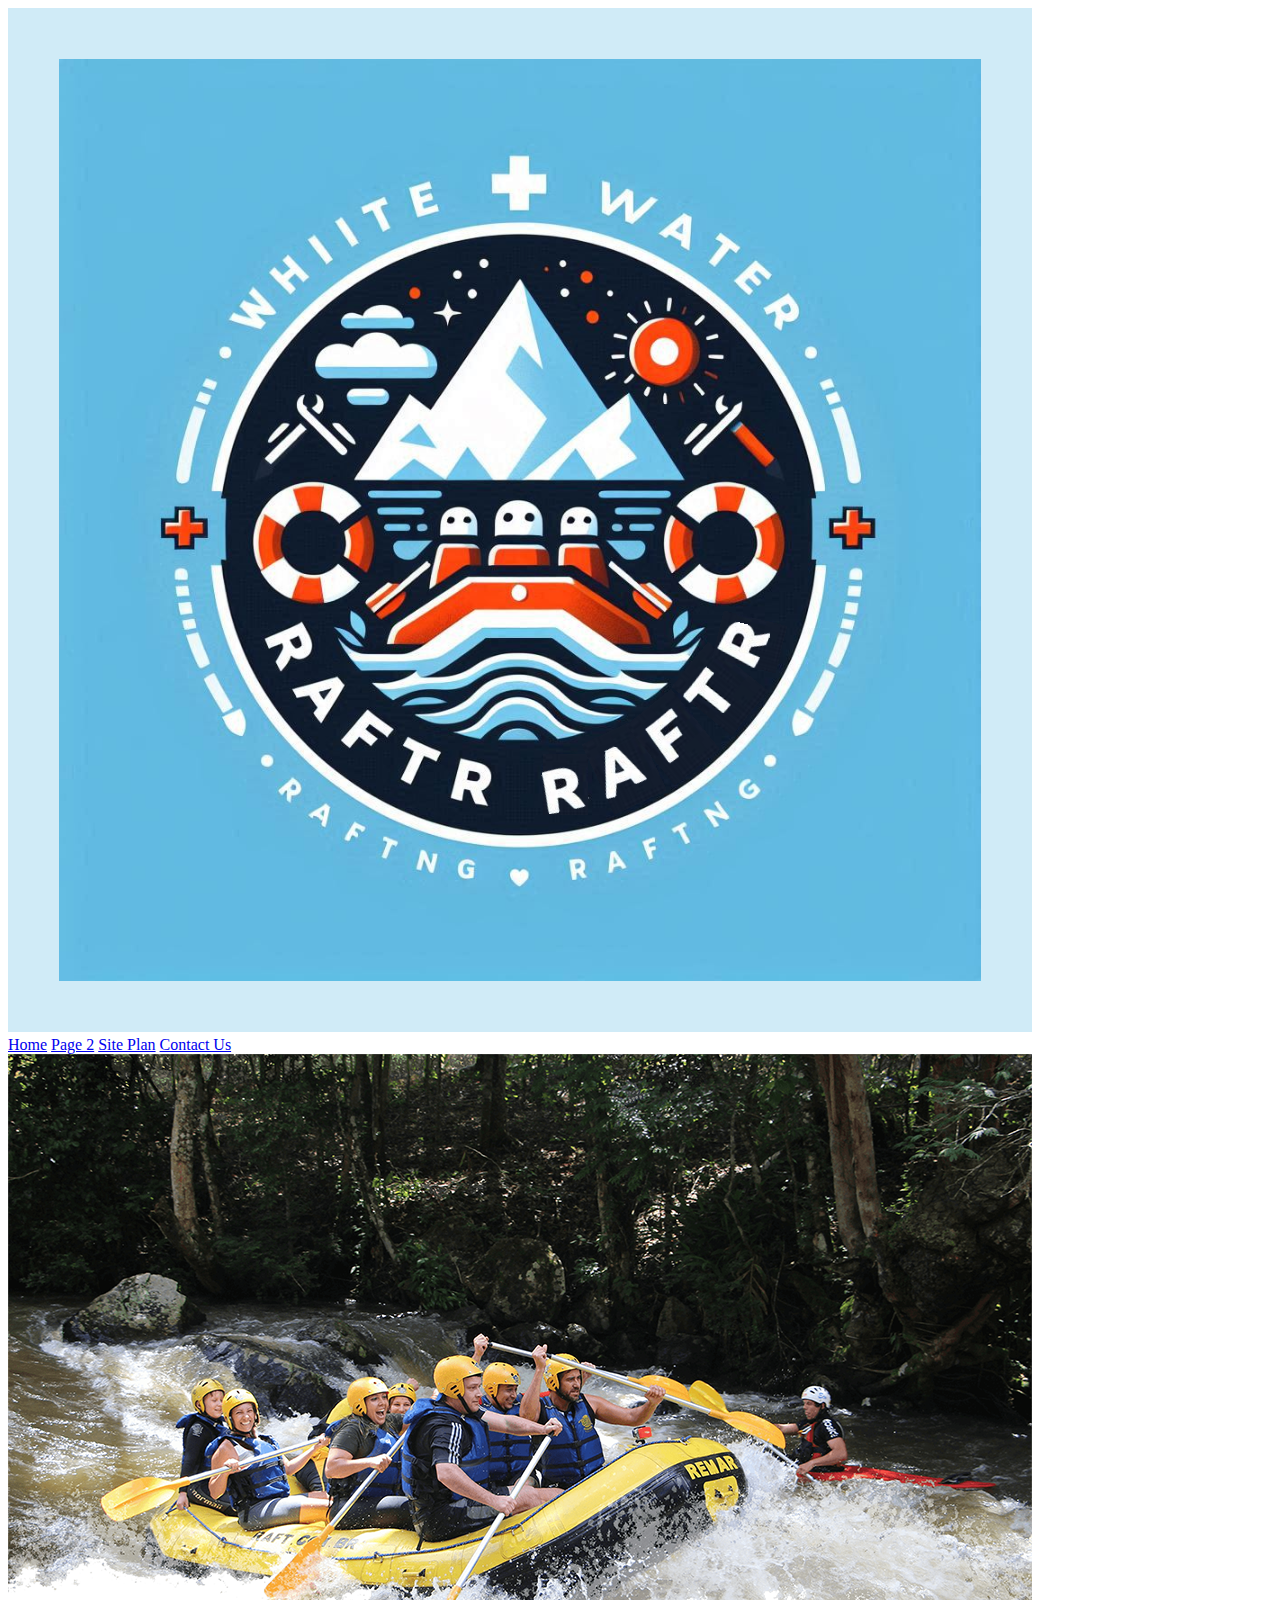
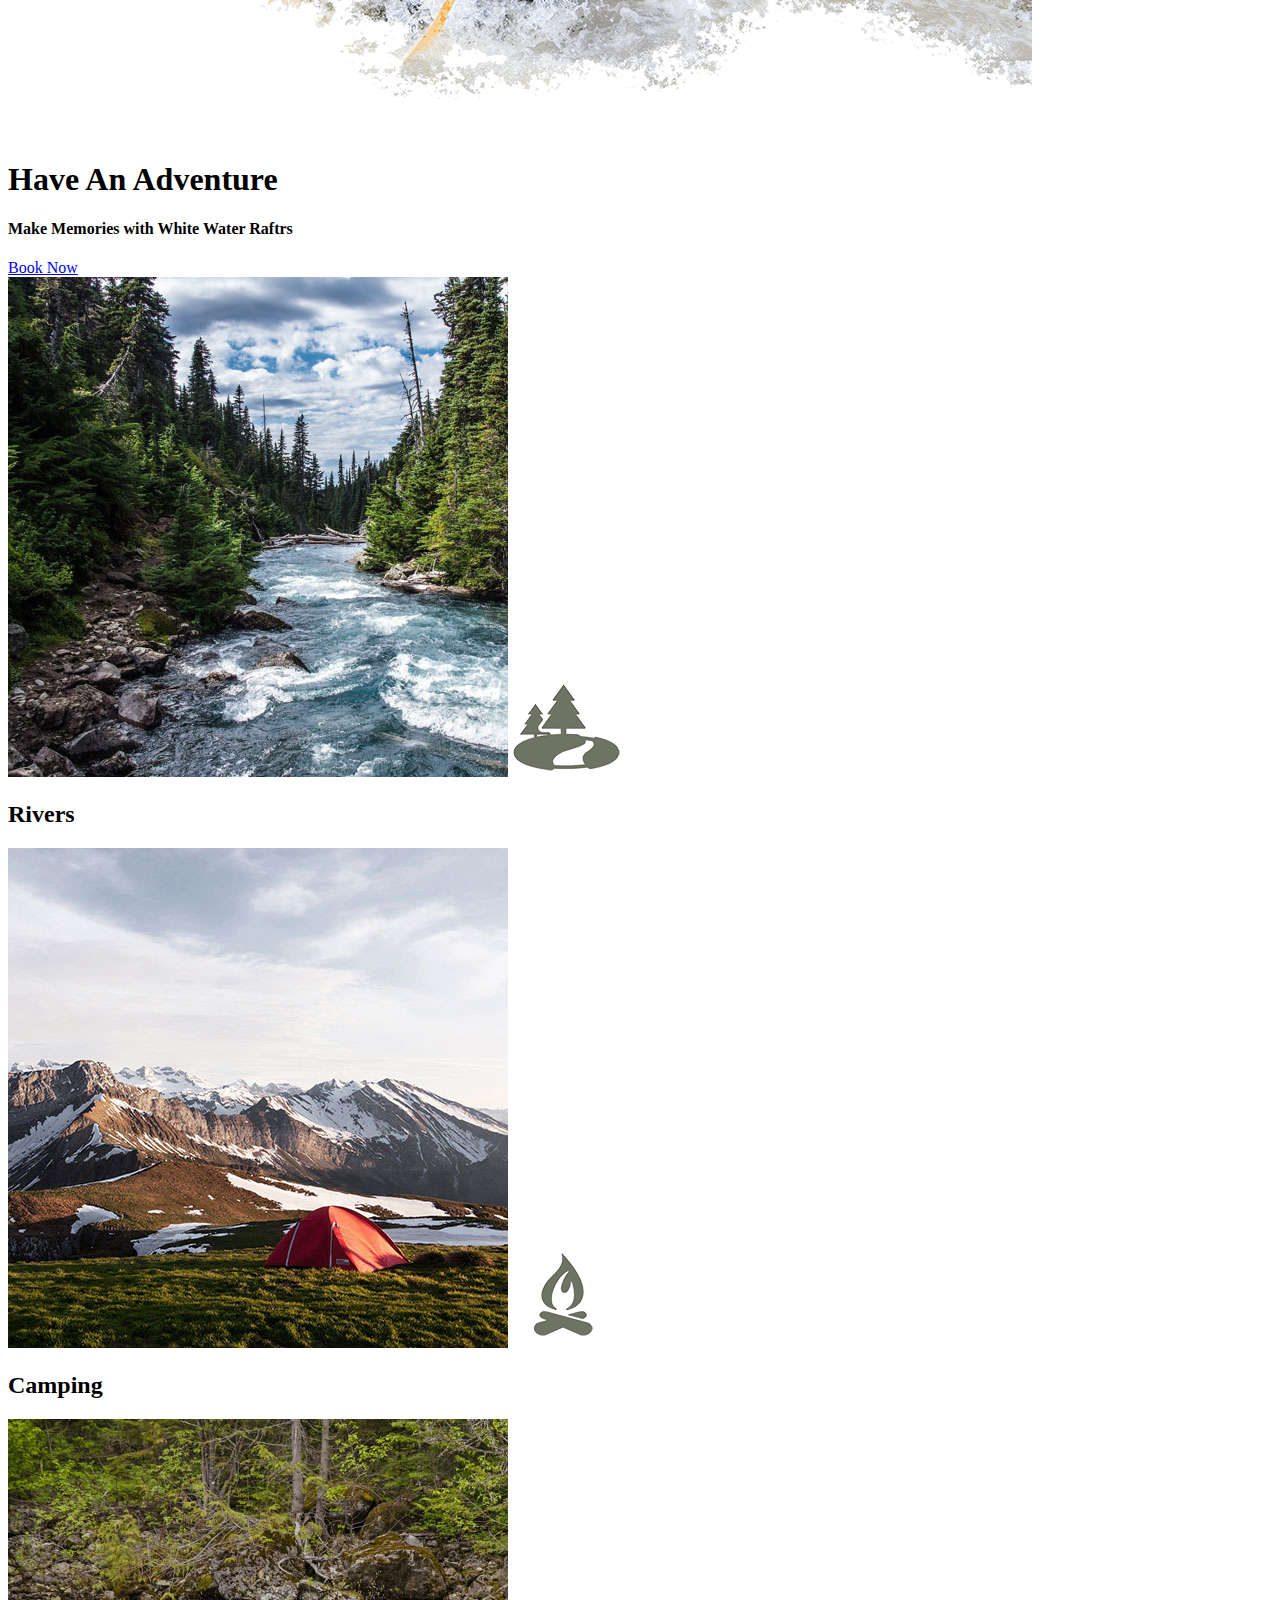
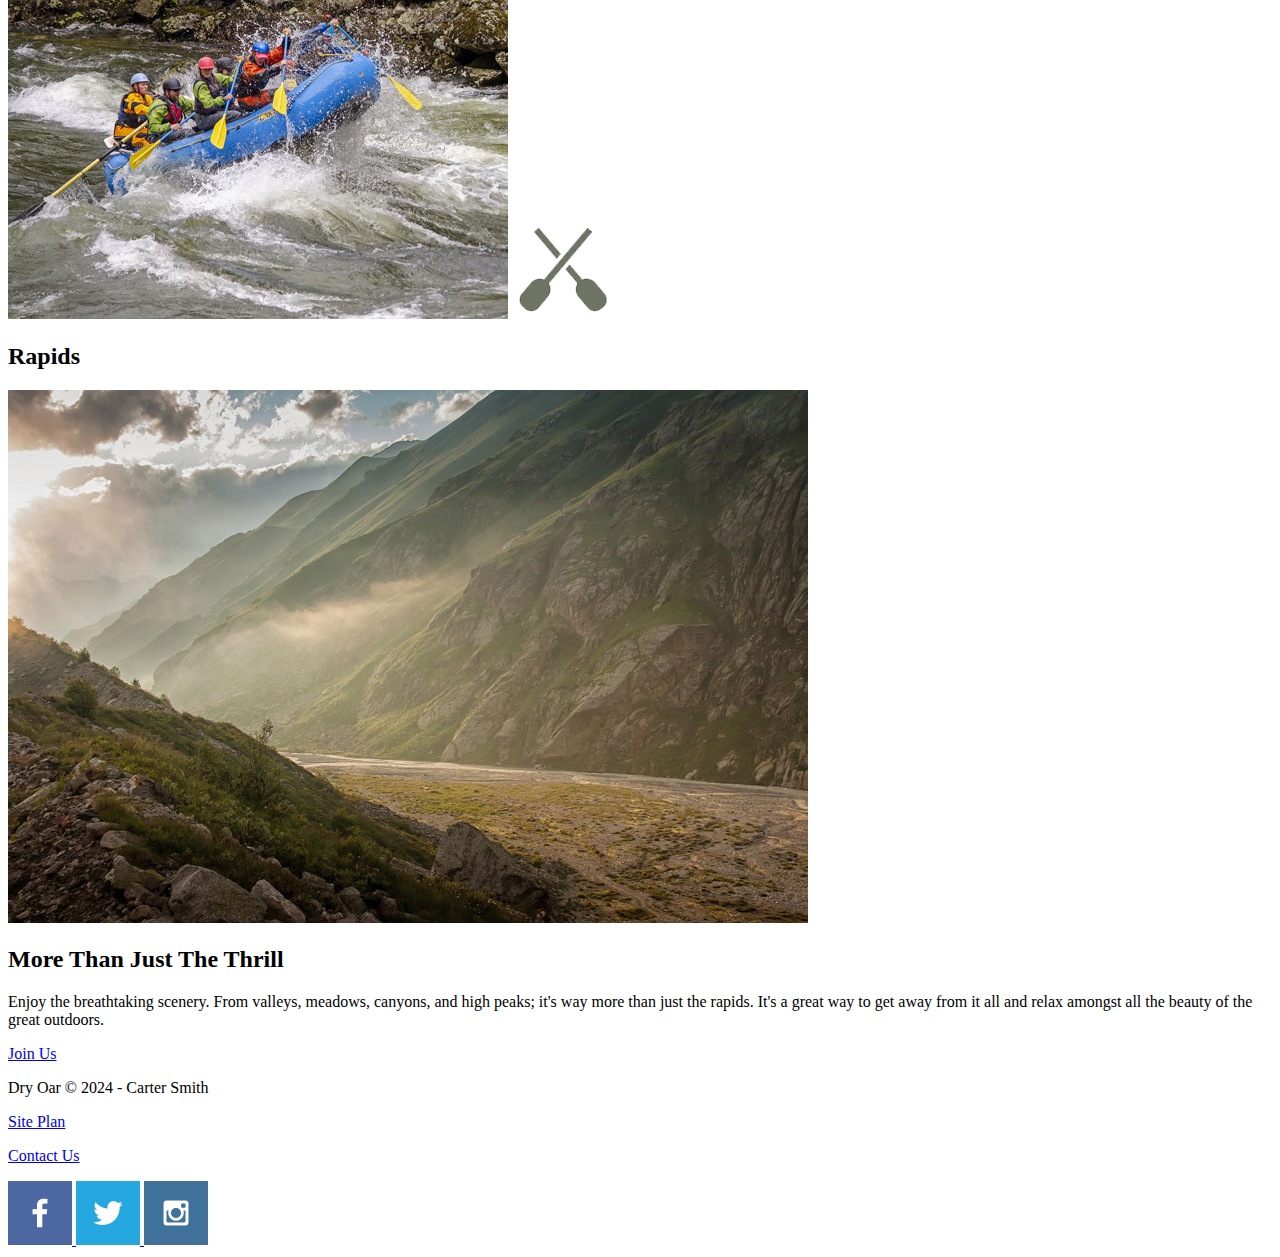
==== wwr/index.html @ 8db77c0e "added index html file to wwr" ====
<!DOCTYPE html>
<html lang="en">
<head>
    <meta charset="UTF-8">
    <meta name="viewport" content="width=device-width, initial-scale=1.0">
    <title>| White Water Raftrs | Home</title>
</head>
<body>
<header>

    <a id="logo_link" href="index.html">
        <img class="logo" src="images/logo_border.png" alt="White water raft logo">
    </a>
    <nav>
        <a href="index.html">Home</a>
        <a href="#">Page 2</a>
        <a href="site-plan-rafting.html">Site Plan</a>
        <a href="contactus.html">Contact Us</a>
    </nav>
</header>
<div id="hero">
    <div id="hero-box">
        <img id="hero-img" src="images/hero.png" alt="People enjoying white water rafting">
    </div>
    <section id="hero-msg">
        <h1 class="home-title">Have An Adventure</h1>
        <h4>Make Memories with White Water Raftrs </h4>
        <div class='button-box'>
            <a class='book' href="contactus.html">Book Now</a>
        </div>
    </section>
</div>
<main class="home-grid">
    <section class="rivers-card">
        <img class="card-img" src="images/rivers.jpg" alt="river in forest">
        <img class="icon" src="images/river_icon.png" alt="river icon">
        <h2>Rivers</h2>
    </section>
    <section class="camping-card">
        <img class="card-img" src="images/camping.jpg" alt="tent in mountains">
        <img class="icon" src="images/fire_icon.png" alt="fire icon">
        <h2>Camping</h2>
    </section>
    <section class="rapids-card">
        <img class="card-img" src="images/rapids.jpg" alt="rafting boat">
        <img class="icon" src="images/oars.png" alt="oars icon">
        <h2>Rapids</h2>
    </section>
    <img class="mountains" src="images/mountains.jpg" alt="Misty mountains">
    <section class="msg">
        <h2>More Than Just The Thrill</h2>
        <p>Enjoy the breathtaking scenery. From valleys, meadows, canyons, and high peaks; it's way more than just the rapids. It's a great way to get away from it all and relax amongst all the beauty of the great outdoors. </p>
        <a class='join' href="rivers.html">Join Us</a>
    </section>

</main>

<footer>
    <p>Dry Oar &copy; 2024 - Carter Smith</p>
    <p><a href="site-plan-rafting.html">Site Plan</a></p>
    <p><a href="contactus.html">Contact Us</a></p>
    <div class="social">
        <a href="https://facebook.com">
            <img src="images/facebook.png" alt="fb icon">
        </a>
        <a href="https://twitter.com">
            <img src="images/twitter.png" alt="twitter icon">
        </a>
        <a href="https://instagram.com">
            <img src="images/instagram.png" alt="instagram icon">
        </a>
    </div>
</footer>

</body>
</html>
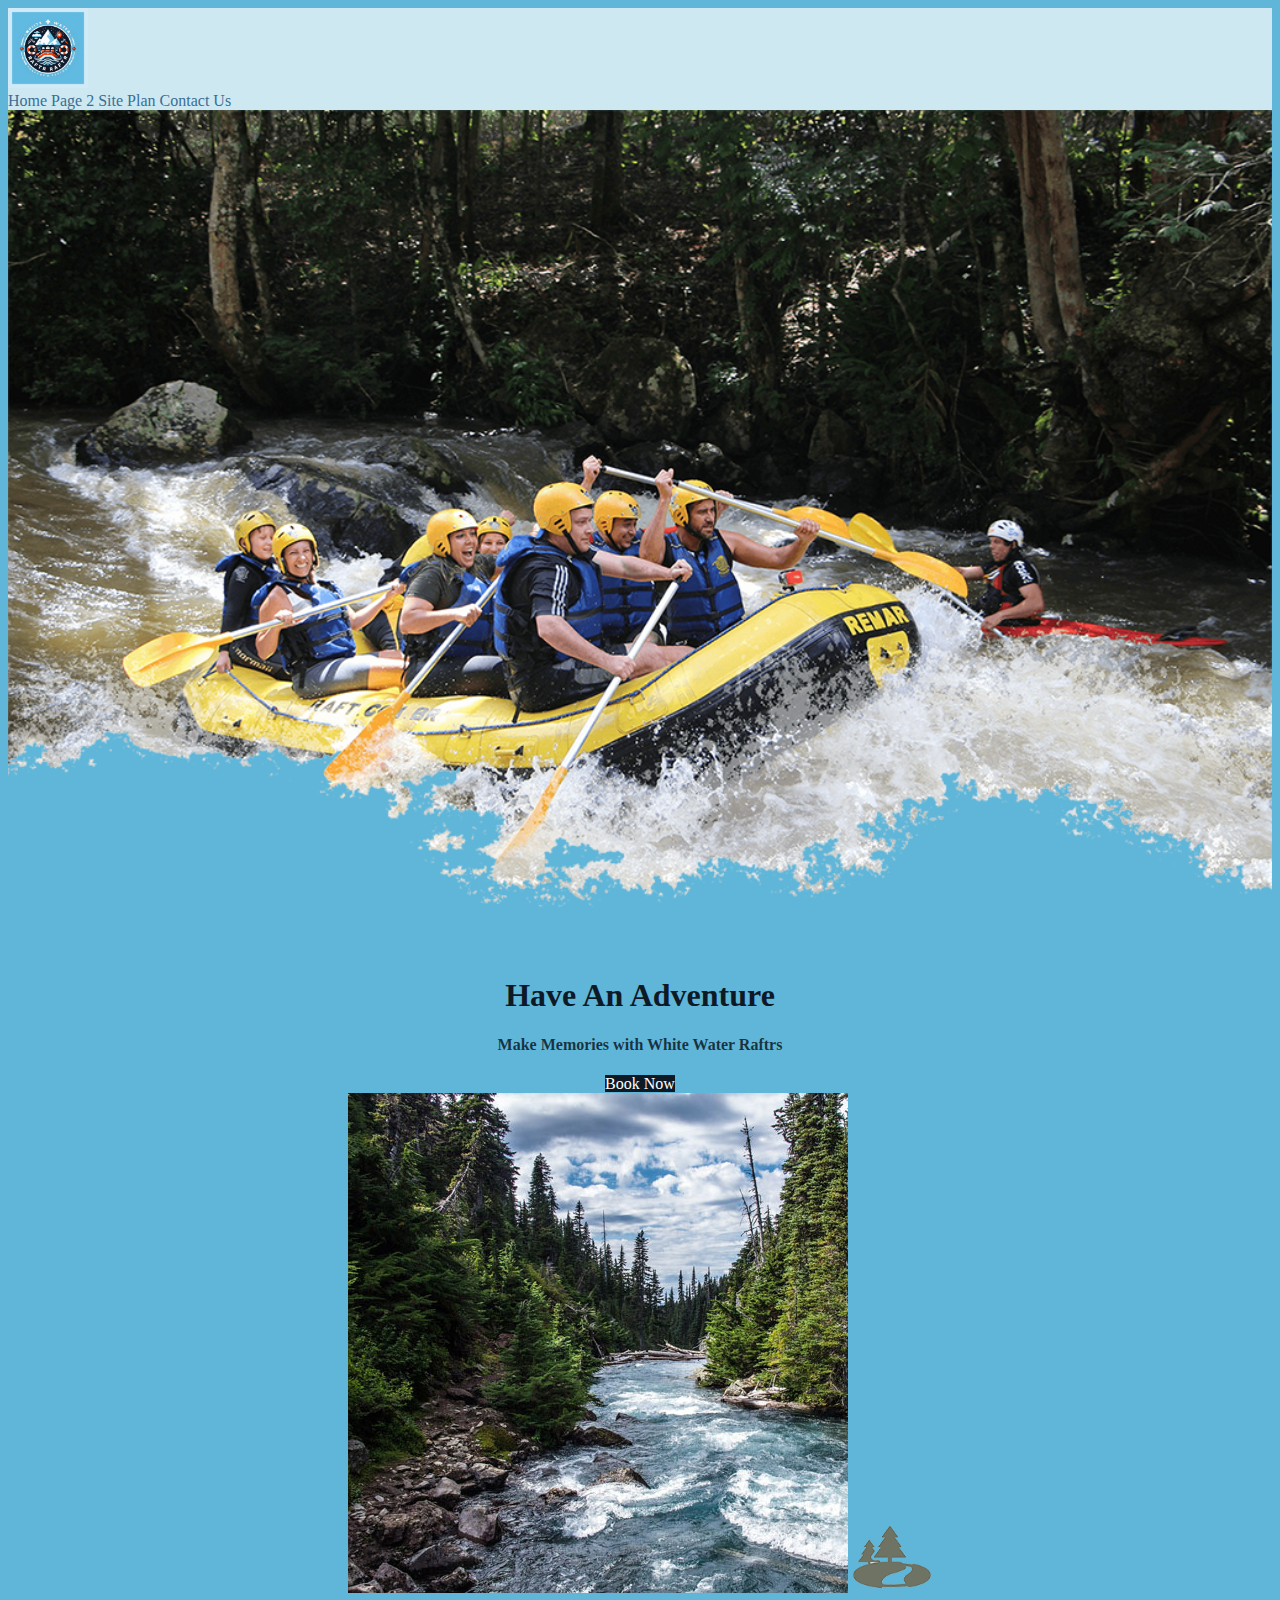
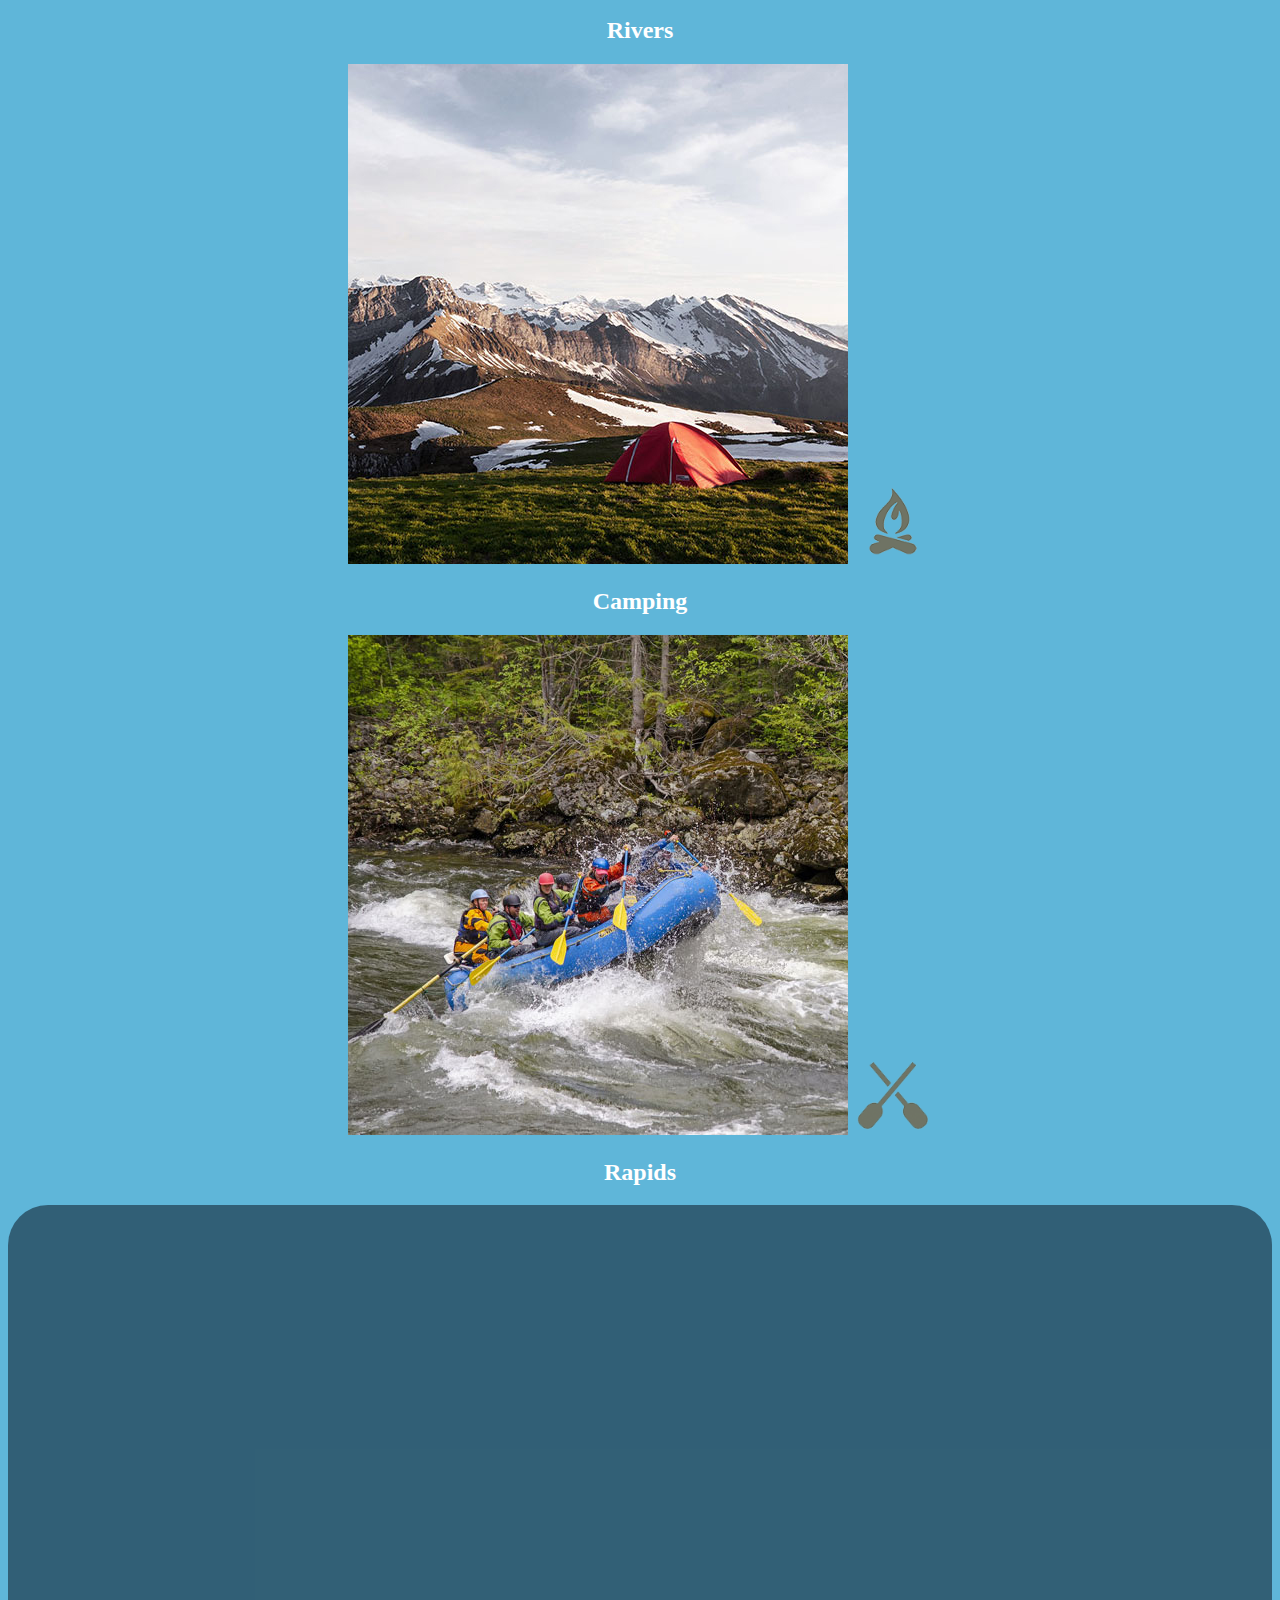
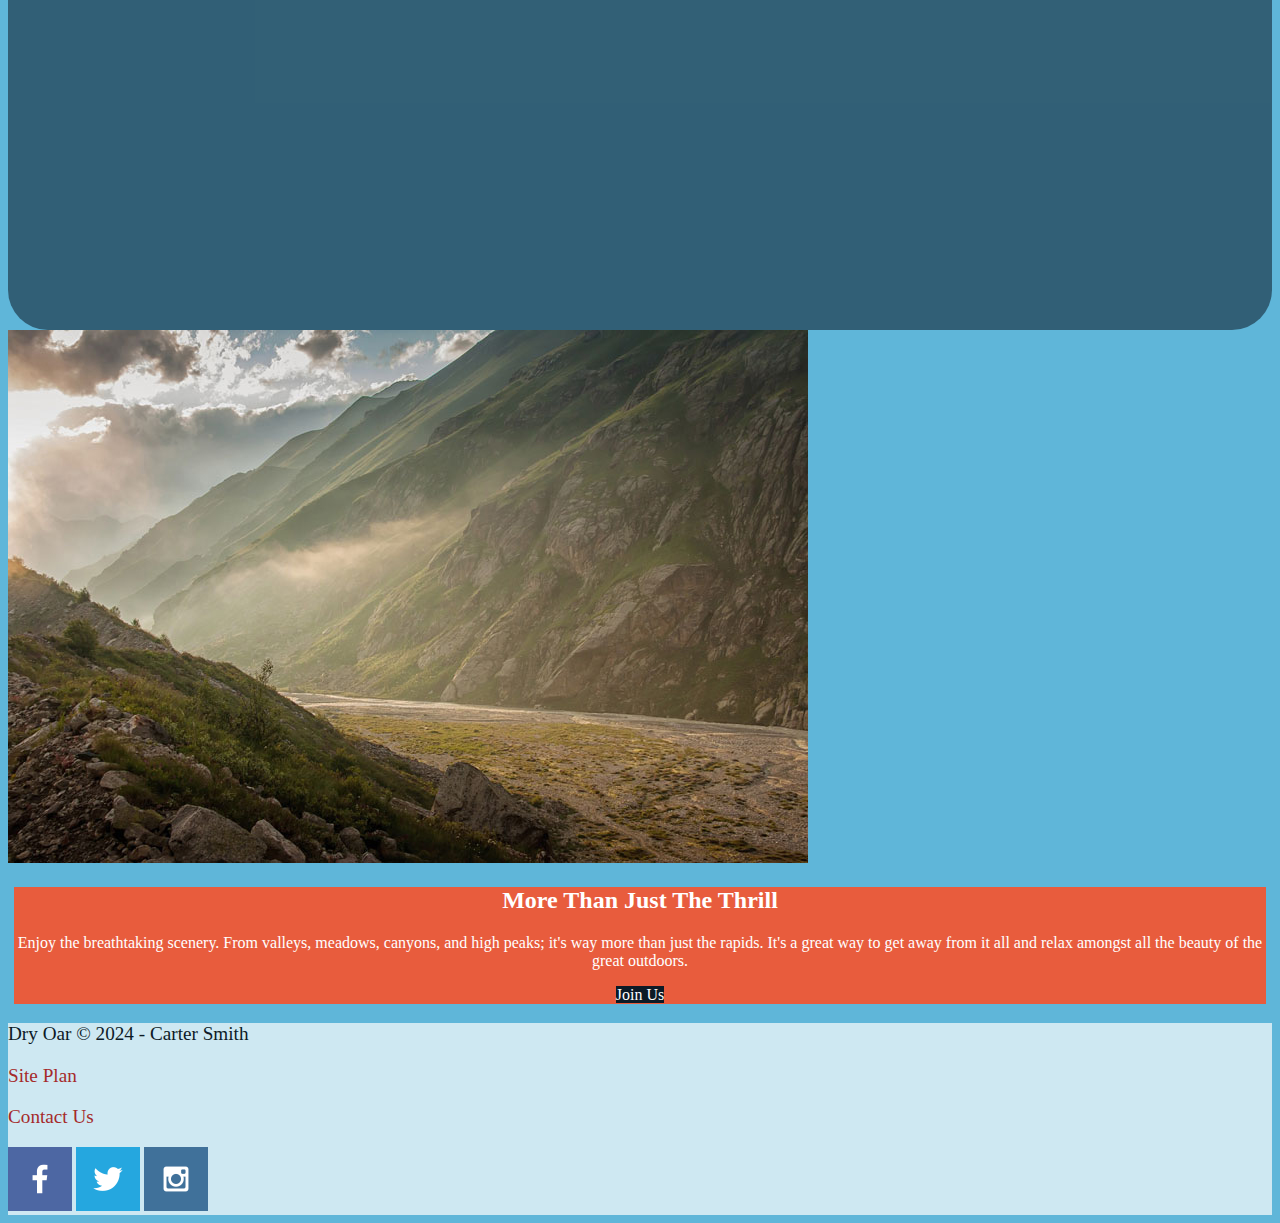
==== commit 508380da: "updated index or wrr and added css" ====
--- a/wwr/index.html
+++ b/wwr/index.html
@@ -4,73 +4,75 @@
     <meta charset="UTF-8">
     <meta name="viewport" content="width=device-width, initial-scale=1.0">
     <title>| White Water Raftrs | Home</title>
+    <link rel="stylesheet" href="styles/style.css">
 </head>
 <body>
-<header>
+    <div id="content">
+        <header>
+            <a id="logo_link" href="index.html">
+                <img class="logo" src="images/logo_border.png" alt="White water raft logo">
+            </a>
+            <nav>
+                <a href="index.html">Home</a>
+                <a href="#">Page 2</a>
+                <a href="site-plan-rafting.html">Site Plan</a>
+                <a href="contactus.html">Contact Us</a>
+            </nav>
+        </header>
+        <div id="hero">
+            <div id="hero-box">
+                <img id="hero-img" src="images/hero.png" alt="People enjoying white water rafting">
+            </div>
+            <section id="hero-msg">
+                <h1 class="home-title">Have An Adventure</h1>
+                <h4>Make Memories with White Water Raftrs </h4>
+                <div class='button-box'>
+                    <a class='book' href="contactus.html">Book Now</a>
+                </div>
+            </section>
+        </div>
+        <main class="home-grid">
+            <section class="rivers-card">
+                <img class="card-img" src="images/rivers.jpg" alt="river in forest">
+                <img class="icon" src="images/river_icon.png" alt="river icon">
+                <h2>Rivers</h2>
+            </section>
+            <section class="camping-card">
+                <img class="card-img" src="images/camping.jpg" alt="tent in mountains">
+                <img class="icon" src="images/fire_icon.png" alt="fire icon">
+                <h2>Camping</h2>
+            </section>
+            <section class="rapids-card">
+                <img class="card-img" src="images/rapids.jpg" alt="rafting boat">
+                <img class="icon" src="images/oars.png" alt="oars icon">
+                <h2>Rapids</h2>
+            </section>
+            <div id="background"></div>
+                <img class="mountains" src="images/mountains.jpg" alt="Misty mountains">
+                <section class="msg">
+                    <h2>More Than Just The Thrill</h2>
+                    <p>Enjoy the breathtaking scenery. From valleys, meadows, canyons, and high peaks; it's way more than just the rapids. It's a great way to get away from it all and relax amongst all the beauty of the great outdoors. </p>
+                    <a class='join' href="rivers.html">Join Us</a>
+                </section>
+            
+        </main>
 
-    <a id="logo_link" href="index.html">
-        <img class="logo" src="images/logo_border.png" alt="White water raft logo">
-    </a>
-    <nav>
-        <a href="index.html">Home</a>
-        <a href="#">Page 2</a>
-        <a href="site-plan-rafting.html">Site Plan</a>
-        <a href="contactus.html">Contact Us</a>
-    </nav>
-</header>
-<div id="hero">
-    <div id="hero-box">
-        <img id="hero-img" src="images/hero.png" alt="People enjoying white water rafting">
-    </div>
-    <section id="hero-msg">
-        <h1 class="home-title">Have An Adventure</h1>
-        <h4>Make Memories with White Water Raftrs </h4>
-        <div class='button-box'>
-            <a class='book' href="contactus.html">Book Now</a>
-        </div>
-    </section>
+        <footer>
+            <p>Dry Oar &copy; 2024 - Carter Smith</p>
+            <p><a href="site-plan-rafting.html">Site Plan</a></p>
+            <p><a href="contactus.html">Contact Us</a></p>
+            <div class="social">
+                <a href="https://facebook.com" target="_blank">
+                    <img src="images/facebook.png" alt="fb icon">
+                </a>
+                <a href="https://twitter.com" target="_blank">
+                    <img src="images/twitter.png" alt="twitter icon">
+                </a>
+                <a href="https://instagram.com" target="_blank">
+                    <img src="images/instagram.png" alt="instagram icon">
+                </a>
+            </div>
+        </footer>
 </div>
-<main class="home-grid">
-    <section class="rivers-card">
-        <img class="card-img" src="images/rivers.jpg" alt="river in forest">
-        <img class="icon" src="images/river_icon.png" alt="river icon">
-        <h2>Rivers</h2>
-    </section>
-    <section class="camping-card">
-        <img class="card-img" src="images/camping.jpg" alt="tent in mountains">
-        <img class="icon" src="images/fire_icon.png" alt="fire icon">
-        <h2>Camping</h2>
-    </section>
-    <section class="rapids-card">
-        <img class="card-img" src="images/rapids.jpg" alt="rafting boat">
-        <img class="icon" src="images/oars.png" alt="oars icon">
-        <h2>Rapids</h2>
-    </section>
-    <img class="mountains" src="images/mountains.jpg" alt="Misty mountains">
-    <section class="msg">
-        <h2>More Than Just The Thrill</h2>
-        <p>Enjoy the breathtaking scenery. From valleys, meadows, canyons, and high peaks; it's way more than just the rapids. It's a great way to get away from it all and relax amongst all the beauty of the great outdoors. </p>
-        <a class='join' href="rivers.html">Join Us</a>
-    </section>
-
-</main>
-
-<footer>
-    <p>Dry Oar &copy; 2024 - Carter Smith</p>
-    <p><a href="site-plan-rafting.html">Site Plan</a></p>
-    <p><a href="contactus.html">Contact Us</a></p>
-    <div class="social">
-        <a href="https://facebook.com">
-            <img src="images/facebook.png" alt="fb icon">
-        </a>
-        <a href="https://twitter.com">
-            <img src="images/twitter.png" alt="twitter icon">
-        </a>
-        <a href="https://instagram.com">
-            <img src="images/instagram.png" alt="instagram icon">
-        </a>
-    </div>
-</footer>
-
 </body>
 </html>--- a/wwr/styles/style.css
+++ b/wwr/styles/style.css
@@ -0,0 +1,112 @@
+#content{
+    max-width: 1600px;
+    margin: 0 auto;
+}
+
+body{
+    background-color: #5FB6D9;
+    color: white;
+}
+
+header{
+    background-color: #CEE8F2;
+}
+
+nav a:hover{
+    background-color: #e85c3d;
+    color: white;
+}
+
+nav a{
+    text-align: center;
+    color: #396E94;
+    text-decoration: none;
+
+}
+
+#hero-msg h1, #hero-msg h4{
+    text-align: center;
+
+}
+
+#hero-img{
+    width: 100%;
+}
+
+.home-title{
+    color: #0D1A26;
+}
+
+h4{
+    color:#0d1a26d9;
+}
+
+.book, .join{
+    background-color:#0d1a26;
+    color: white;
+    text-decoration: none;
+}
+
+.book:hover, .join:hover{
+    background-color: #CEE8F2;
+    color:black;
+    
+}
+
+.icon{
+    width: 80px;
+}
+
+.logo{
+    width: 80px;
+}
+
+.button-box{
+    text-align: center;
+
+}
+main section{
+    text-align: center;
+
+}
+
+#background{
+    height: 725px;
+    background-color: #0d1a268d;
+    border-radius: 40px;
+
+}
+
+.msg{
+    background-color: #e85c3d;
+    margin: .5%;
+}
+.msg h2{
+    color: white;
+}
+
+.msg p{
+    color: white;
+}
+
+
+footer{
+    background-color: #CEE8F2;
+    color: #0D1A26;
+}
+
+footer a{
+    color:brown;
+    text-decoration: none;
+}
+footer a:hover{
+    color:#e85c3d;
+}
+
+footer p {
+    font-size: 1.2em;
+}
+
+footer p a:hover {
+    text-decoration: underline;
+} 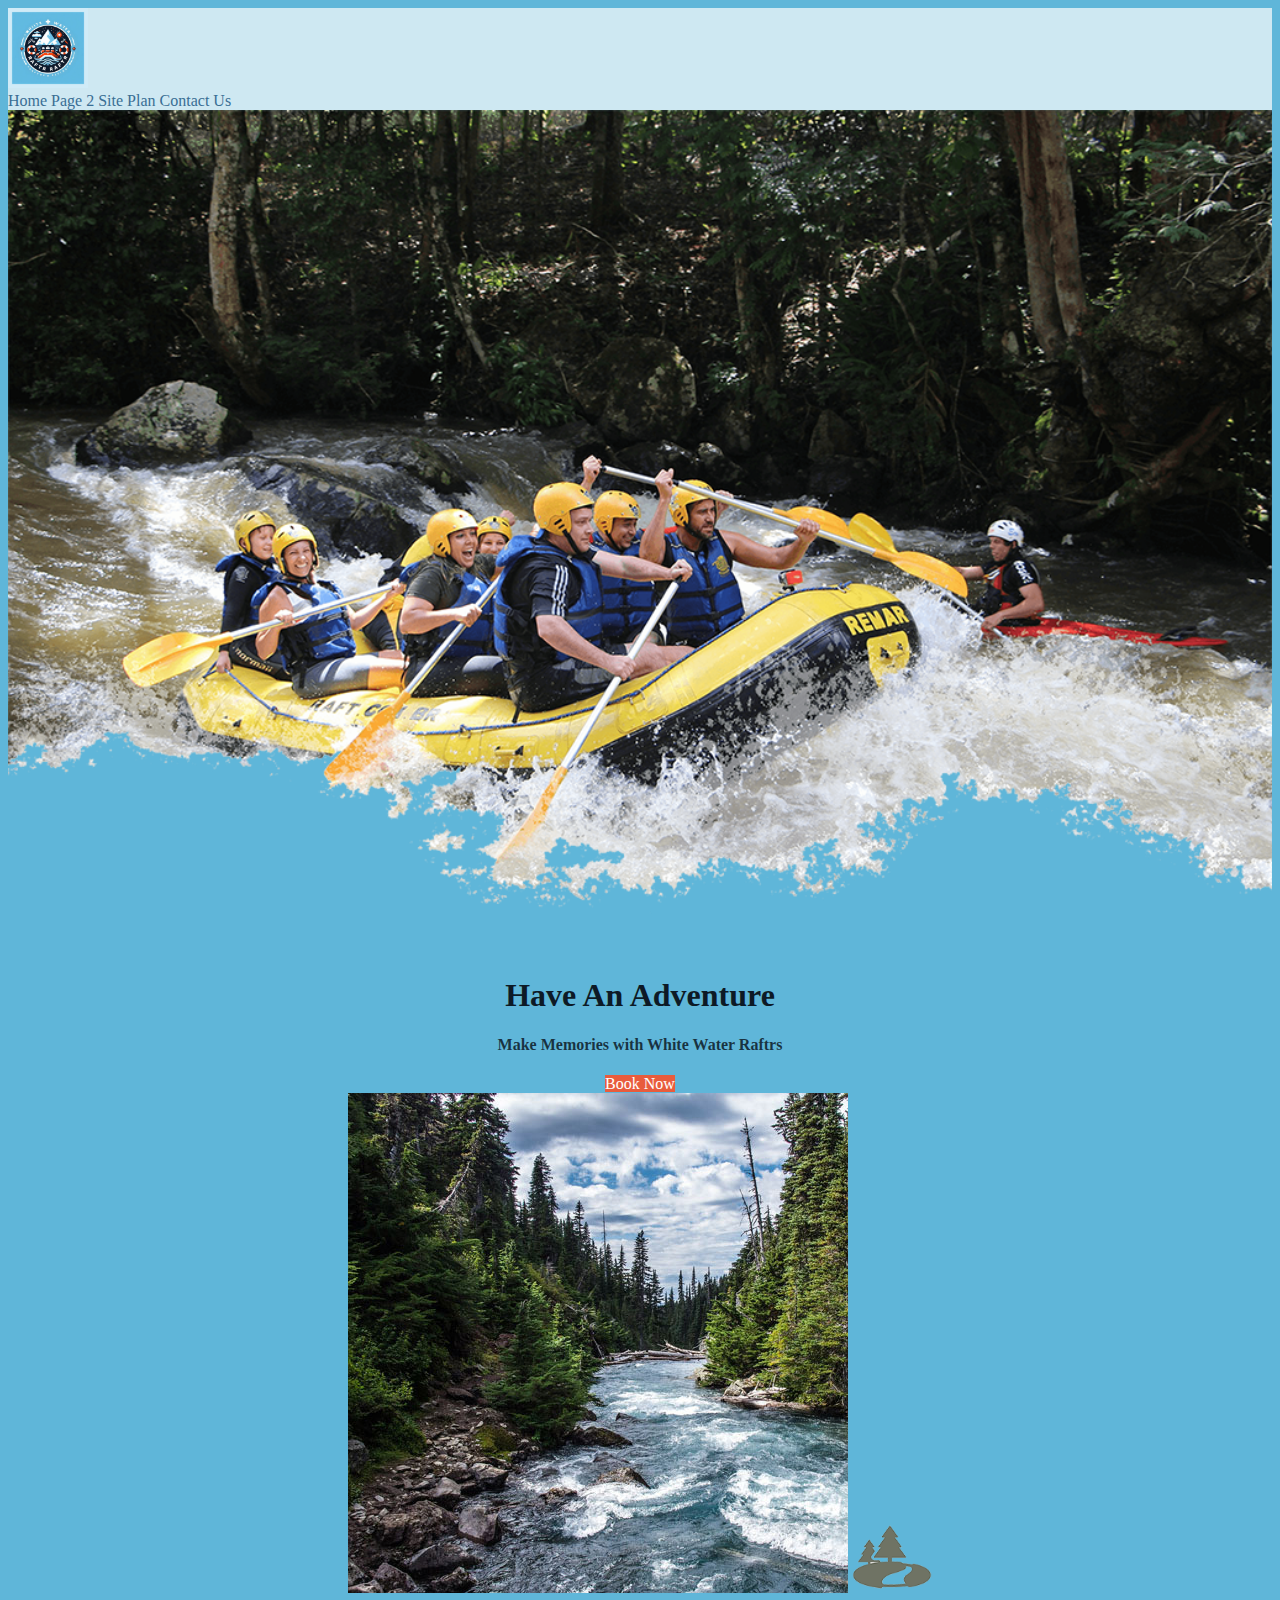
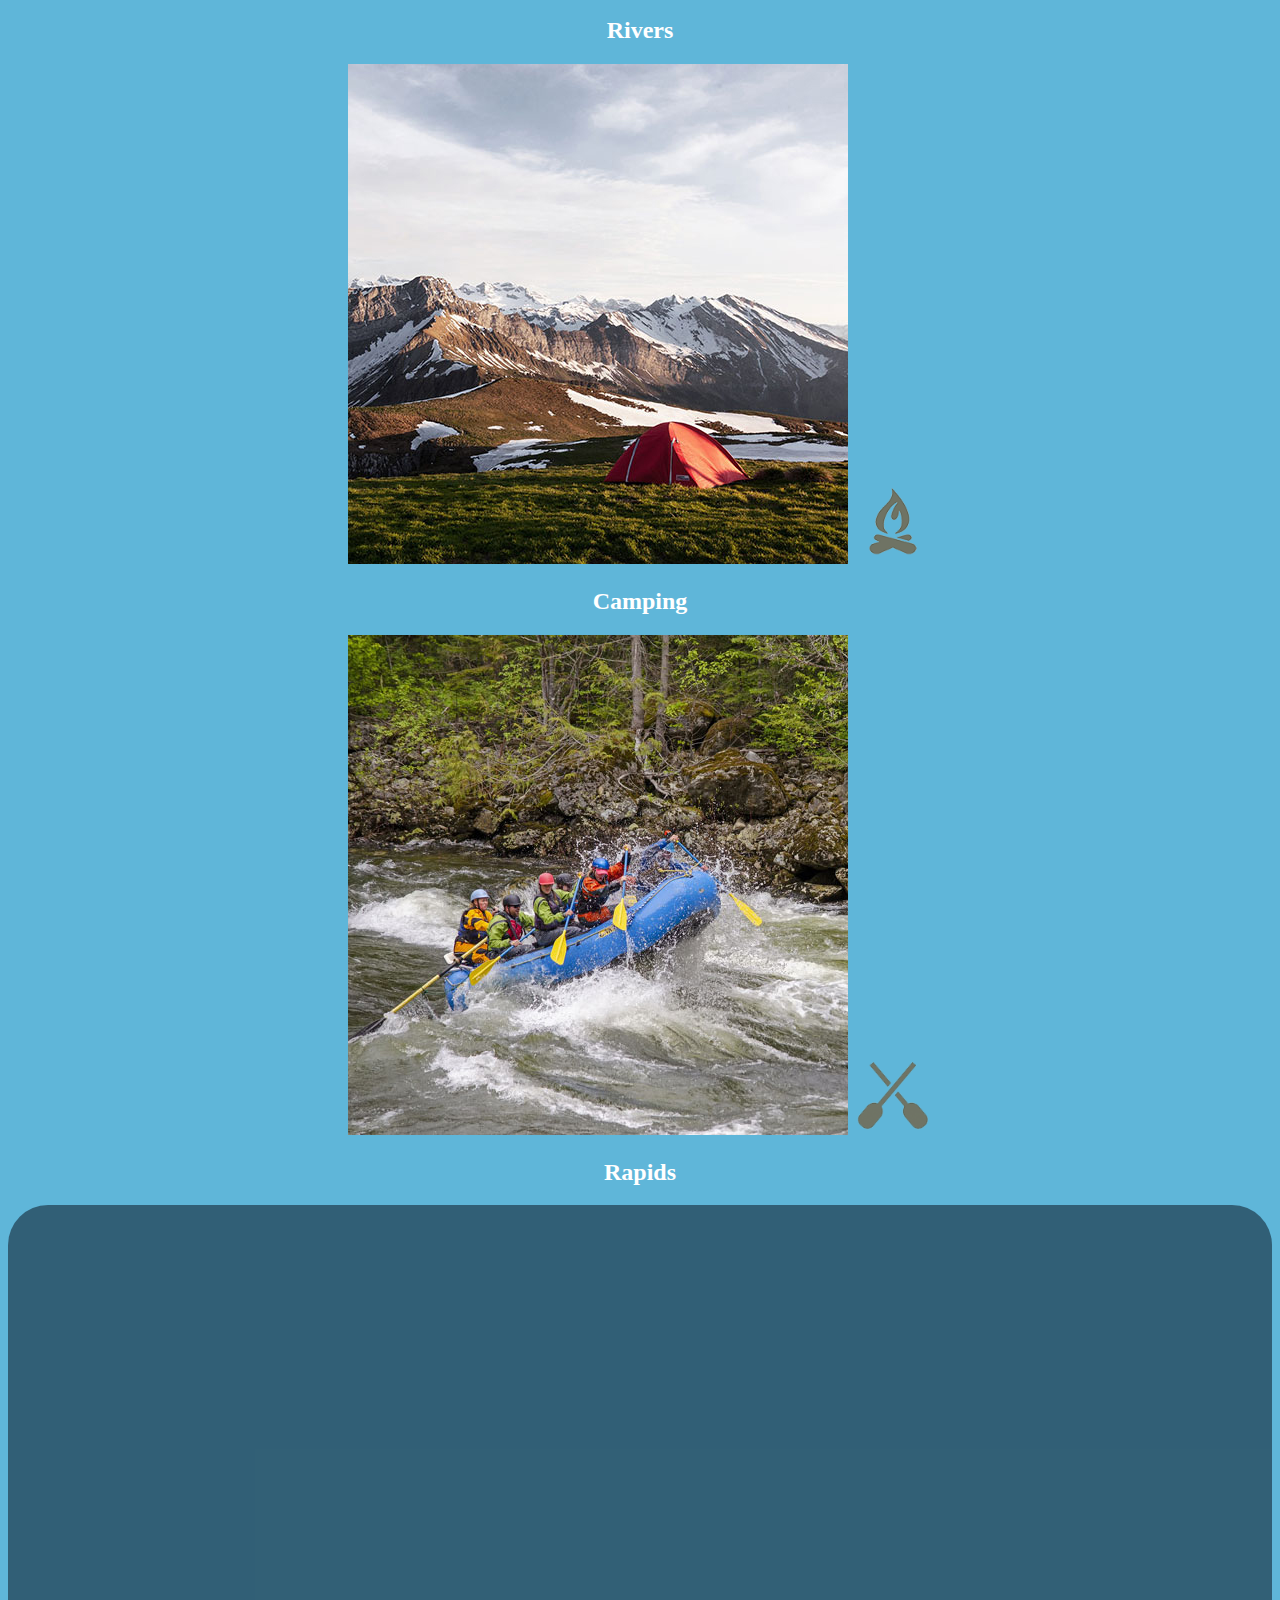
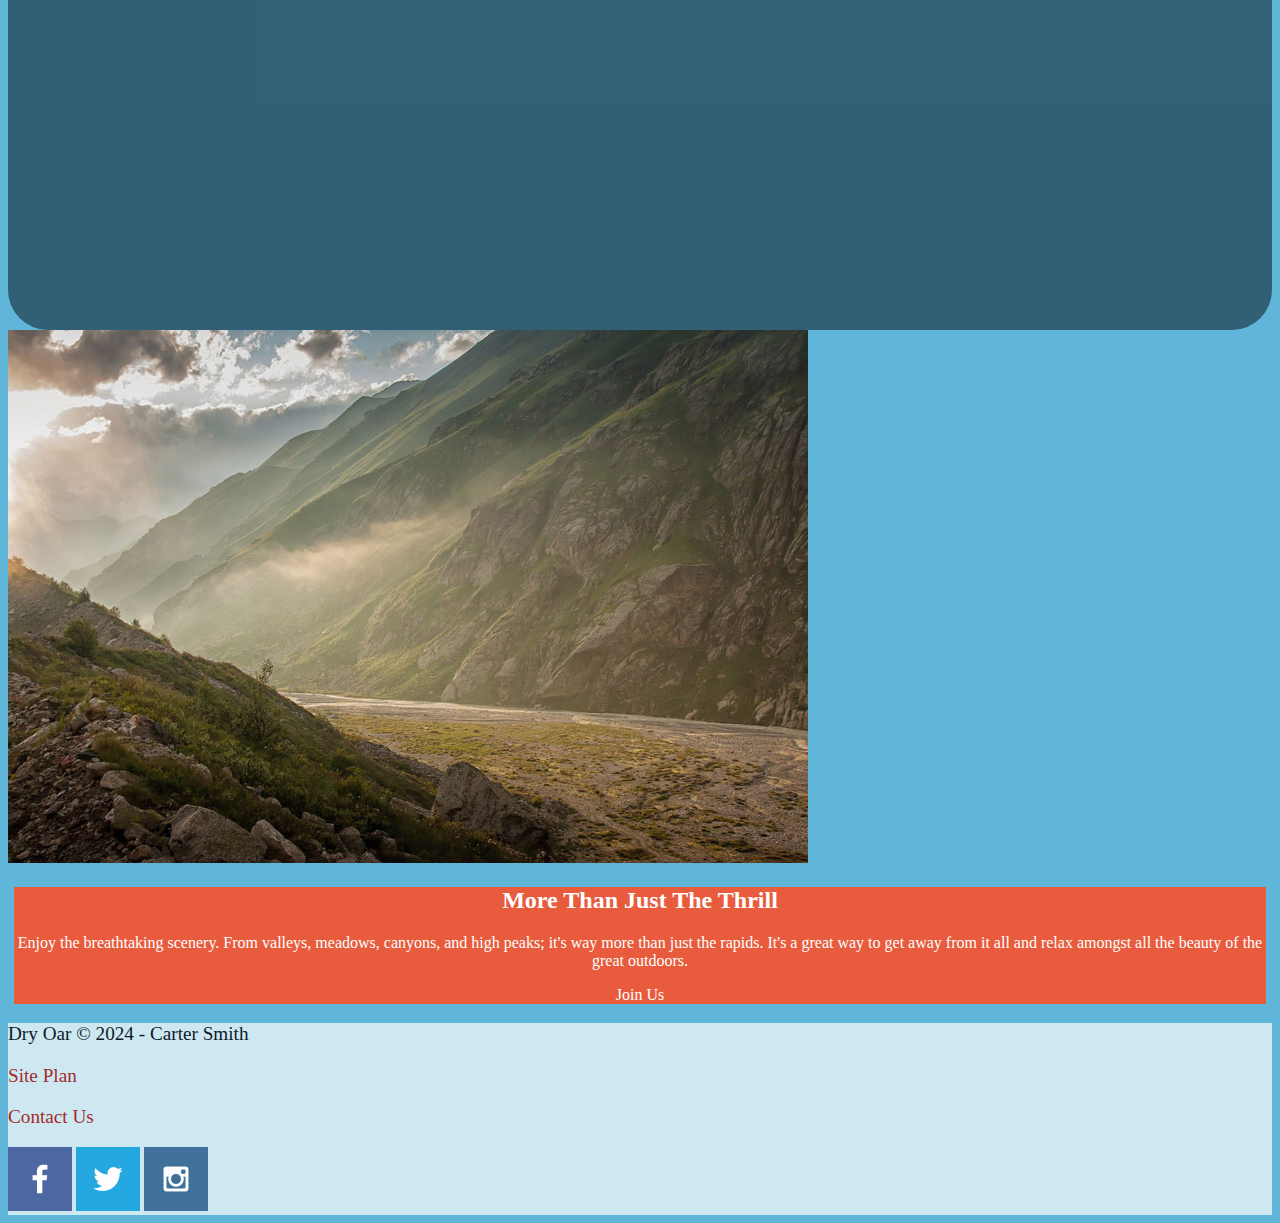
==== commit f77b0a4b: "html validated" ====
--- a/wwr/index.html
+++ b/wwr/index.html
@@ -26,8 +26,8 @@
             <section id="hero-msg">
                 <h1 class="home-title">Have An Adventure</h1>
                 <h4>Make Memories with White Water Raftrs </h4>
-                <div class='button-box'>
-                    <a class='book' href="contactus.html">Book Now</a>
+                <div class="button-box">
+                    <a class="book" href="contactus.html">Book Now</a>
                 </div>
             </section>
         </div>
@@ -52,9 +52,8 @@
                 <section class="msg">
                     <h2>More Than Just The Thrill</h2>
                     <p>Enjoy the breathtaking scenery. From valleys, meadows, canyons, and high peaks; it's way more than just the rapids. It's a great way to get away from it all and relax amongst all the beauty of the great outdoors. </p>
-                    <a class='join' href="rivers.html">Join Us</a>
+                    <a class="join" href="rivers.html">Join Us</a>
                 </section>
-            
         </main>
 
         <footer>
--- a/wwr/styles/style.css
+++ b/wwr/styles/style.css
@@ -42,7 +42,7 @@
 }
 
 .book, .join{
-    background-color:#0d1a26;
+    background-color:#e85c3d;
     color: white;
     text-decoration: none;
 }
@@ -106,7 +106,6 @@
 footer p {
     font-size: 1.2em;
 }
-
 footer p a:hover {
     text-decoration: underline;
 } 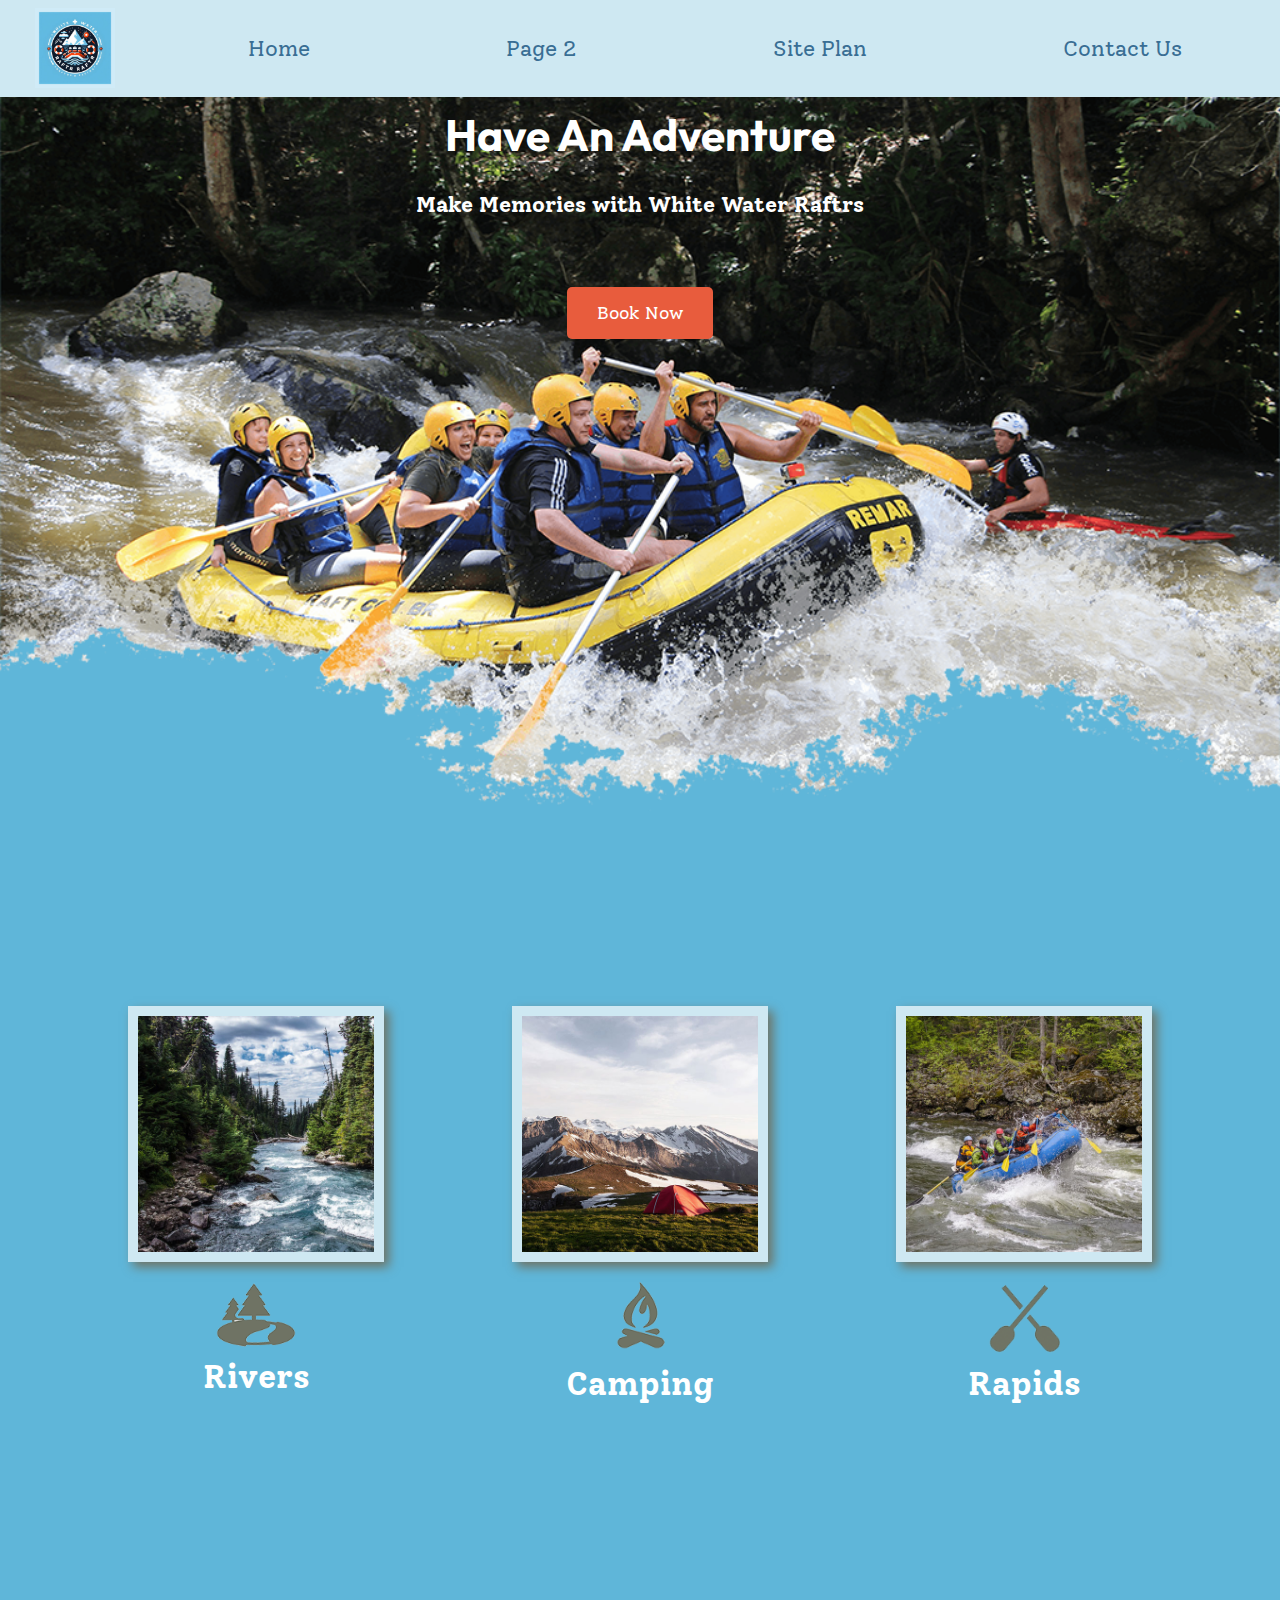
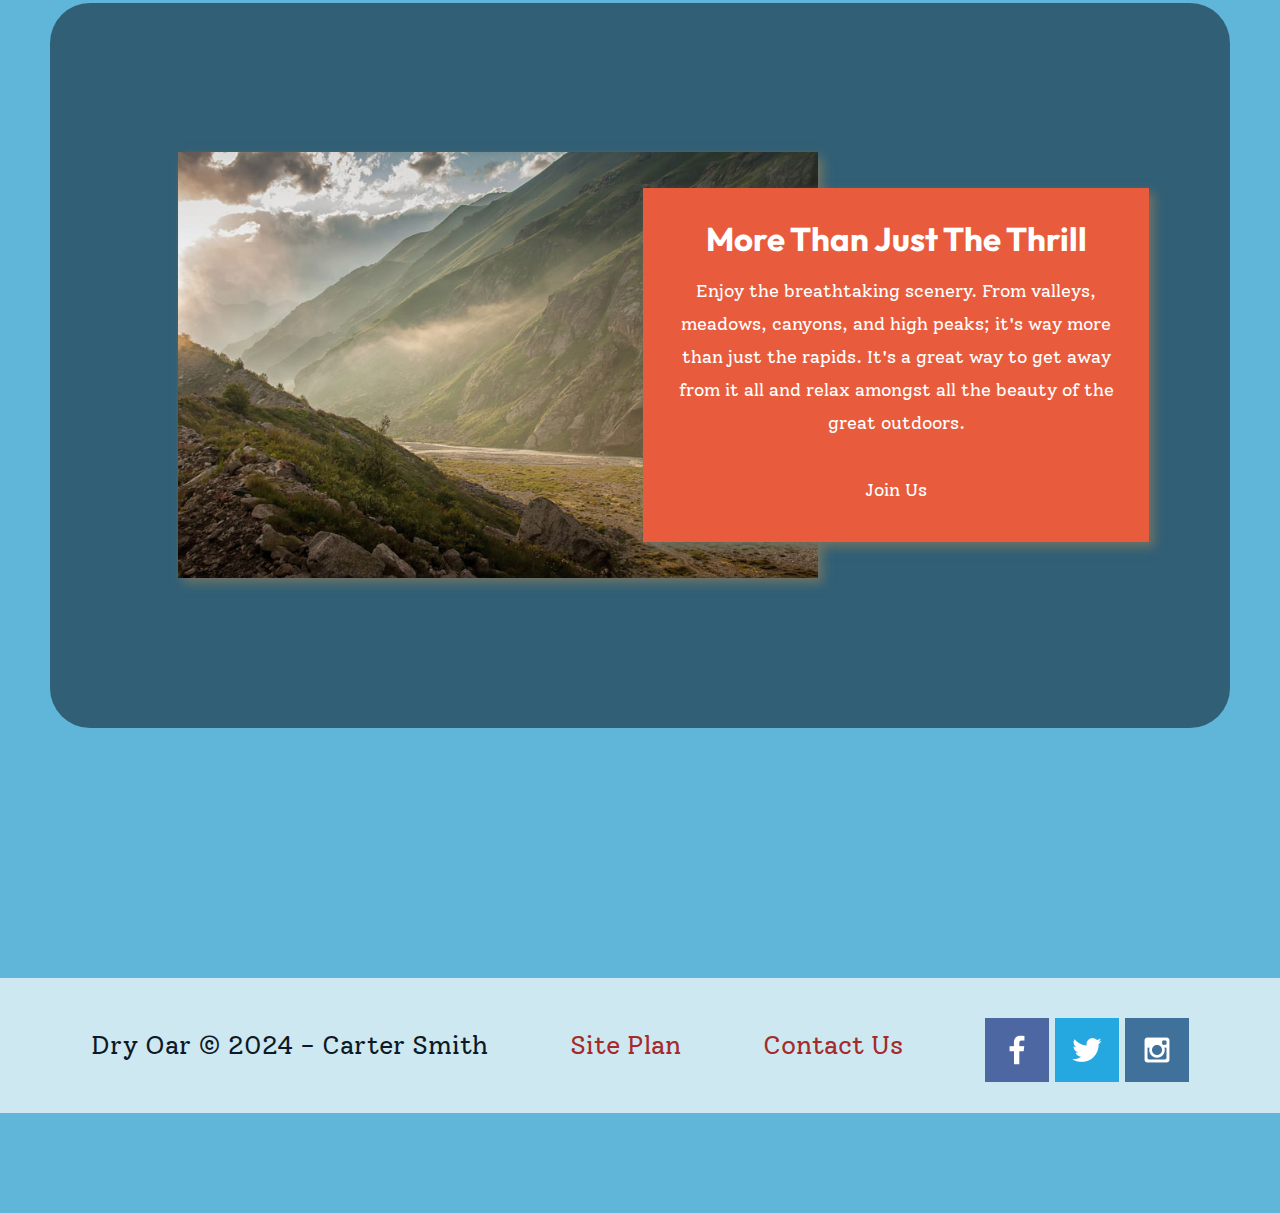
==== commit d43ed36f: "added faq page" ====
--- a/wwr/index.html
+++ b/wwr/index.html
@@ -14,7 +14,7 @@
             </a>
             <nav>
                 <a href="index.html">Home</a>
-                <a href="#">Page 2</a>
+                <a href="faq.html">Page 2</a>
                 <a href="site-plan-rafting.html">Site Plan</a>
                 <a href="contactus.html">Contact Us</a>
             </nav>
--- a/wwr/styles/style.css
+++ b/wwr/styles/style.css
@@ -1,3 +1,6 @@
+@import url('https://fonts.googleapis.com/css2?family=Solway:wght@300;400;500;700;800&display=swap');
+@import url('https://fonts.googleapis.com/css2?family=Outfit:wght@100..900&family=Solway:wght@300;400;500;700;800&display=swap');
+
 #content{
     max-width: 1600px;
     margin: 0 auto;
@@ -6,10 +9,28 @@
 body{
     background-color: #5FB6D9;
     color: white;
+    font-family: "Solway", sans-serif, Arial, Helvetica;
+    font-size: 22px;
+    margin: 0;
+    padding: 0;
+}
+
+#logo_link{
+    padding-top: 5px;
+    padding-top: 5px;
+    justify-self: center;
+    align-self: center;
 }
 
 header{
     background-color: #CEE8F2;
+    display: grid;
+    grid-template-columns: 150px auto;
+}
+
+nav{
+    display: flex;
+    justify-content: space-around;
 }
 
 nav a:hover{
@@ -21,12 +42,27 @@
     text-align: center;
     color: #396E94;
     text-decoration: none;
-
-}
+    padding: 35px;
+
+}
+
+#hero {
+    display: grid;
+    grid-template-columns: 1fr 3fr 1fr;
+    margin-top: -100px; 
+}
+
 
 #hero-msg h1, #hero-msg h4{
     text-align: center;
-
+    color: white;
+
+}
+
+#hero-msg{
+    grid-column: 2/3;
+    grid-row: 1/2;
+    margin-top: 100px;
 }
 
 #hero-img{
@@ -35,16 +71,107 @@
 
 .home-title{
     color: #0D1A26;
+    font-family: "Outfit", sans-serif, Arial, Helvetica;
+    font-size: 2em;
+    margin-top: 10px;
+}
+
+.home-grid{
+    display: grid;
+    grid-template-columns: repeat(10,1fr);
+}
+
+.faq-grid{
+    /* display: grid; */
+    /* grid-template-columns: 300px, 1fr; */
+}
+
+.saftey-card{
+    display: grid;
+    grid-template-columns: 350px 1fr;
+}
+
+.faq-title{
+    grid-row: 1/2;
+    grid-column: 1/3;
+}
+.faq-img{
+    grid-row: 2/3;
+}
+
+.faq-paragraph{
+    grid-row: 2/3;
+}
+
+.faq-img{
+    width: 300px;
+    height: 300px;
+}
+
+#hero-box {
+    grid-column: 1/4;
+    grid-row: 1/3;
+    z-index: -1;
+}
+
+#faq-hero-img{
+    height: 300px;
+    width: 100%;
+}
+
+.rivers-card, .camping-card, .rapids-card{
+    margin: 150px 0;
+    
+}
+
+.rivers-card{
+    grid-column: 2/4;
+    grid-row: 2/3;
+}
+
+.camping-card{
+    grid-column: 5/7;
+    grid-row: 2/3;
+}
+
+.rapids-card{
+    grid-column: 8/10;
+    grid-row: 2/3;
+}
+
+.card-img {
+    border: 10px solid #CEE8F2;
+    transition: transform .5s;
+    box-shadow: 5px 5px 10px #6f7364;
+}
+
+.card-img:hover {
+    opacity: .6;
+    transform: scale(1.1);
+}
+
+
+.card-img, .mountains {
+    width: 100%;
+}
+
+h2{
+    margin: 0;
 }
 
 h4{
     color:#0d1a26d9;
+    margin-bottom: 80px;
 }
 
 .book, .join{
     background-color:#e85c3d;
     color: white;
     text-decoration: none;
+    font-size: 18px;
+    padding: 15px 30px;
+    margin-top: 50px;
+    border-radius: 5px;
 }
 
 .book:hover, .join:hover{
@@ -55,6 +182,7 @@
 
 .icon{
     width: 80px;
+    padding-top: 10px;
 }
 
 .logo{
@@ -67,6 +195,11 @@
 }
 main section{
     text-align: center;
+
+}
+
+main section img{
+    box-sizing: border-box;
 
 }
 
@@ -74,25 +207,49 @@
     height: 725px;
     background-color: #0d1a268d;
     border-radius: 40px;
-
+    margin: 50px;
+    grid-column: 1/11;
+    grid-row: 4/9;
+
+}
+
+.mountains{
+    margin: 50px;
+    grid-column: 2/7;
+    grid-row: 5/8;
+    box-shadow: 5px 5px 10px #6f7364;
 }
 
 .msg{
     background-color: #e85c3d;
     margin: .5%;
+    line-height: 1.5em;
+    padding: 35px;
+    grid-column: 6/10;
+    grid-row: 6/7;
+    box-shadow: 5px 5px 10px #6f7364;
 }
 .msg h2{
     color: white;
+    font-family: "Outfit", sans-serif, Arial, Helvetica;
 }
 
 .msg p{
     color: white;
+    font-size: .8em;
+    padding-bottom: 15px;
 }
 
 
 footer{
     background-color: #CEE8F2;
     color: #0D1A26;
+    padding: 25px 50px;
+    margin-top: 200px;
+    margin-bottom: 100px;
+    display: flex;
+    justify-content: space-around;
+    align-items: center;
 }
 
 footer a{
@@ -108,4 +265,53 @@
 }
 footer p a:hover {
     text-decoration: underline;
-} +} 
+
+footer .social img{
+    padding-top: 15px;
+}
+
+
+@media screen and (max-width: 900px) {
+    #hero, .home-grid {
+        display: block;
+        height: auto;
+    }
+    nav, footer {
+        flex-direction: column;
+    }
+    nav a {
+        display: block;
+        padding: 15px;
+    }
+    #hero {
+        margin-top: 0;
+    }
+    #hero-msg {
+        margin-top: 0;
+    }
+    #hero-msg h4 {
+        display: none;
+    }
+    #hero-msg h1 {
+        color: #6f7364;
+    }
+    .home-title {
+        font-size: 25px;
+    }
+    .rivers-card, .camping-card, .rapids-card { 
+        margin: 50px auto;
+        width: 60%;
+    }
+    #background {
+        display: none;
+    }
+    .mountains, .msg {
+        width: 80%;
+        display: block;
+        margin: 0 auto;
+    }
+    footer {
+        margin-top: 25px;
+    }
+}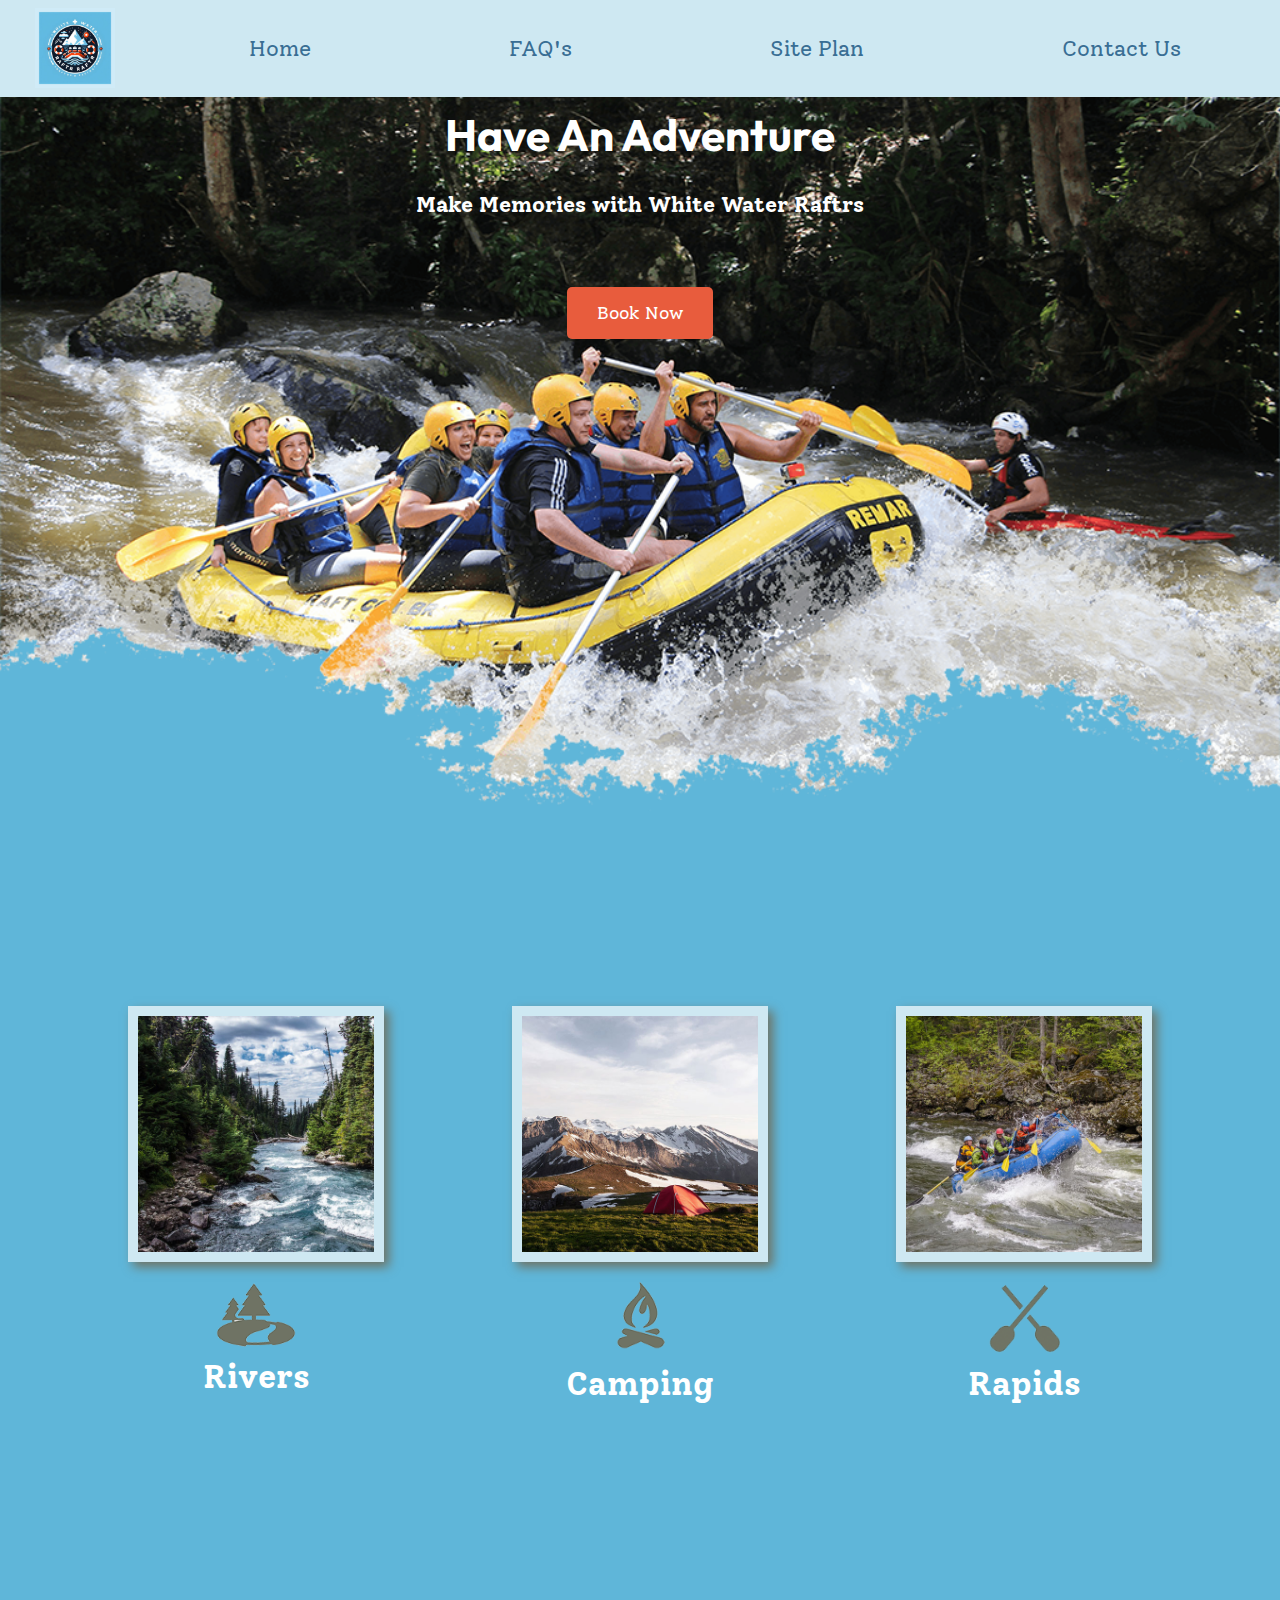
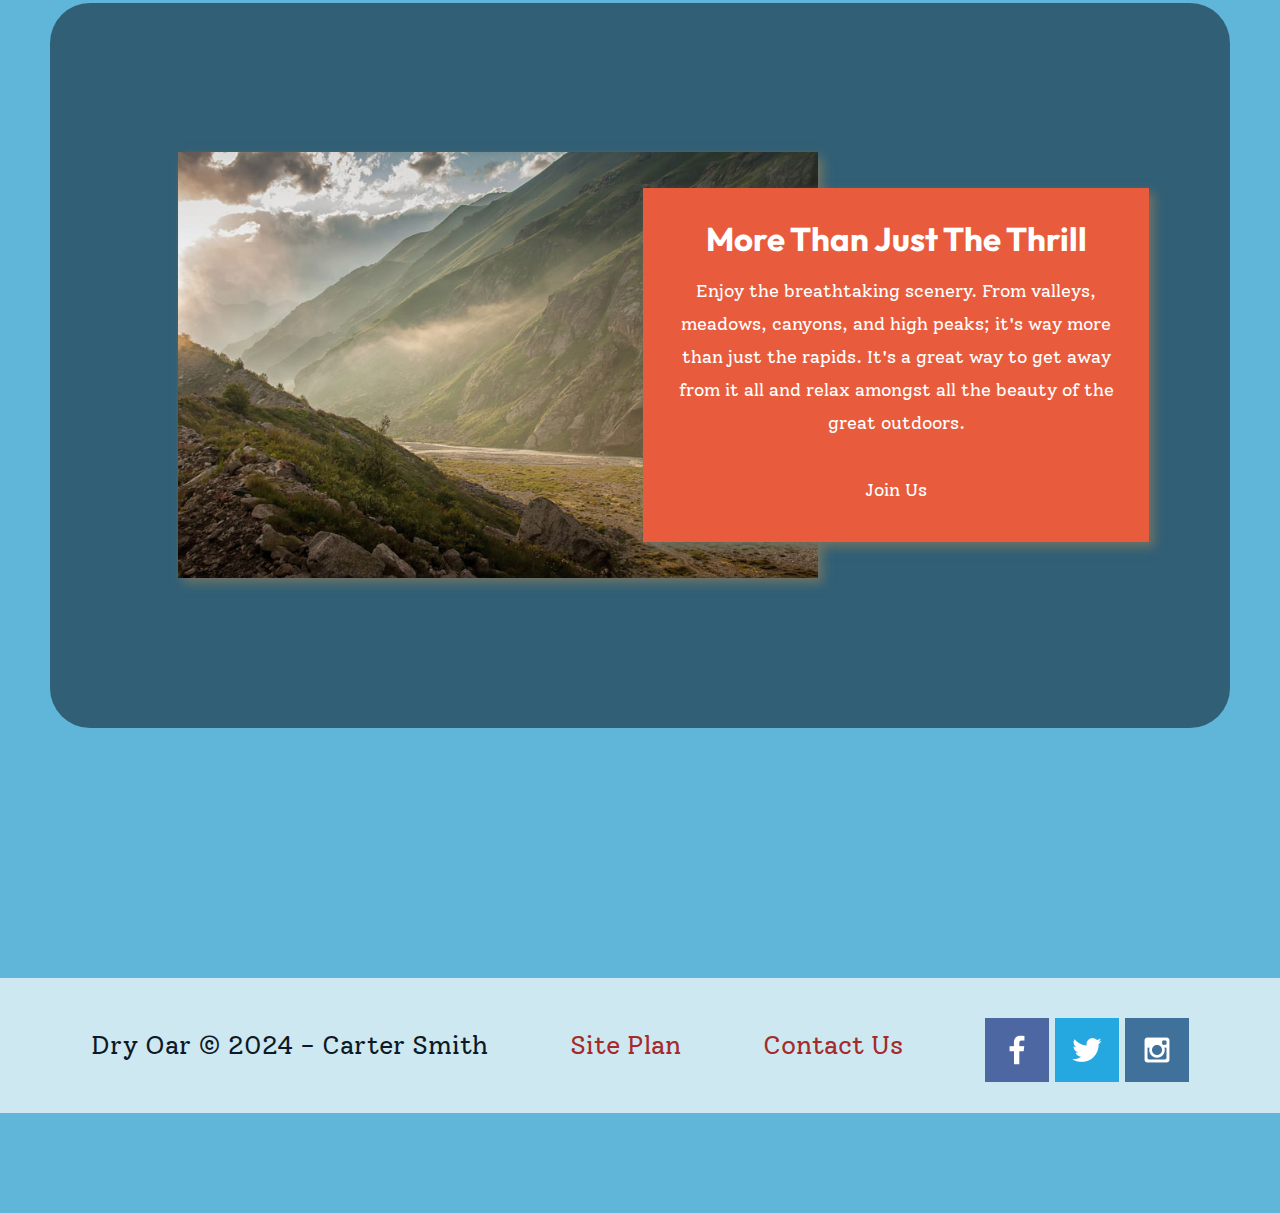
==== commit 2188c7f9: "updated the faq name" ====
--- a/wwr/index.html
+++ b/wwr/index.html
@@ -14,7 +14,7 @@
             </a>
             <nav>
                 <a href="index.html">Home</a>
-                <a href="faq.html">Page 2</a>
+                <a href="faq.html">FAQ's</a>
                 <a href="site-plan-rafting.html">Site Plan</a>
                 <a href="contactus.html">Contact Us</a>
             </nav>
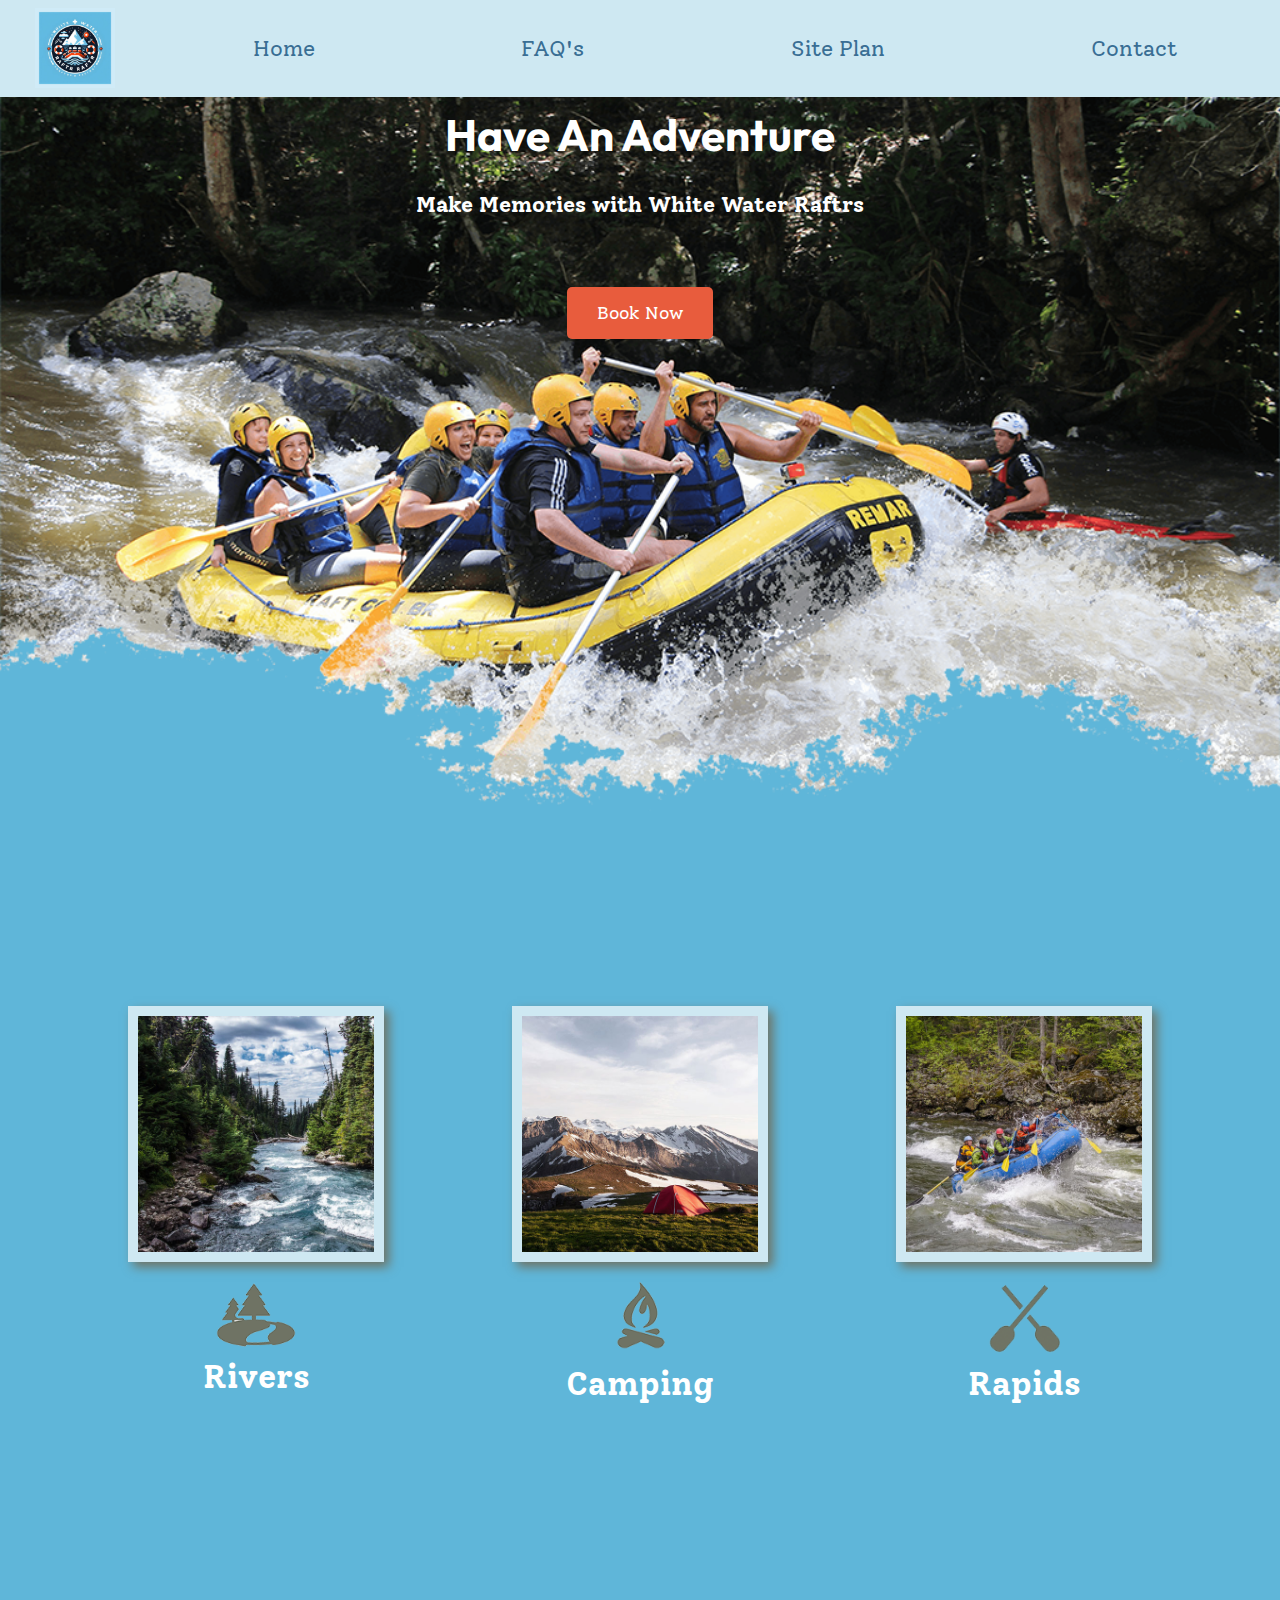
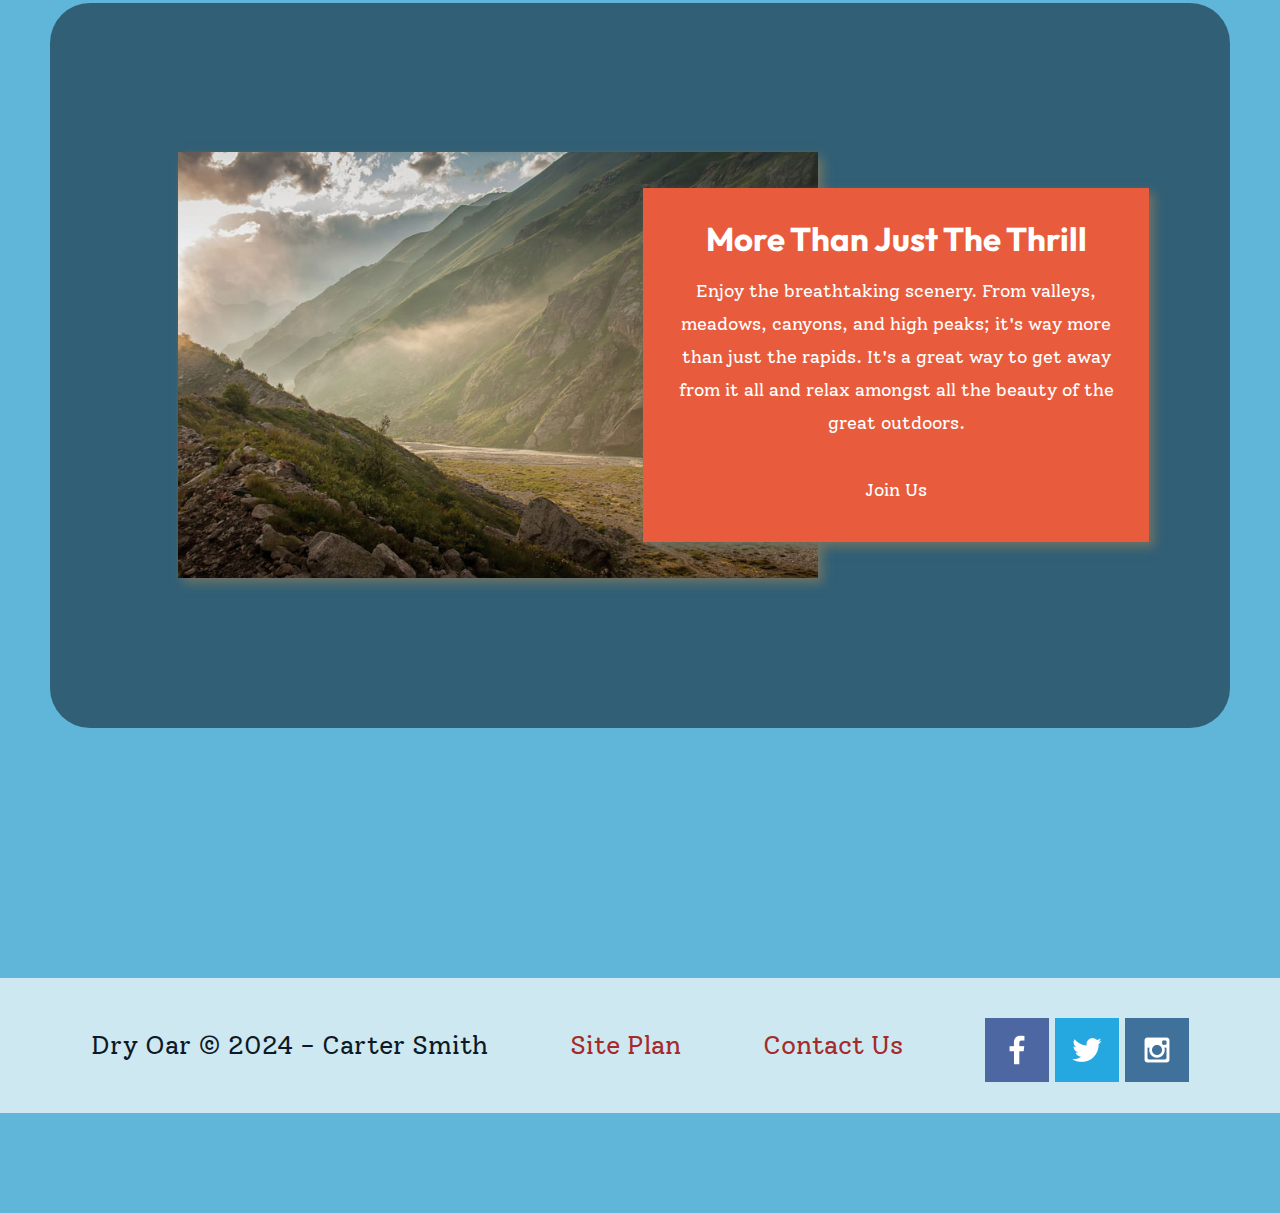
==== commit d31c679c: "adding contact page" ====
--- a/wwr/index.html
+++ b/wwr/index.html
@@ -16,7 +16,7 @@
                 <a href="index.html">Home</a>
                 <a href="faq.html">FAQ's</a>
                 <a href="site-plan-rafting.html">Site Plan</a>
-                <a href="contactus.html">Contact Us</a>
+                <a href="contact.html">Contact</a>
             </nav>
         </header>
         <div id="hero">
--- a/wwr/styles/style.css
+++ b/wwr/styles/style.css
@@ -82,8 +82,7 @@
 }
 
 .faq-grid{
-    /* display: grid; */
-    /* grid-template-columns: 300px, 1fr; */
+    margin: 31px;
 }
 
 .saftey-card{
@@ -97,10 +96,13 @@
 }
 .faq-img{
     grid-row: 2/3;
+    align-self: center;
 }
 
 .faq-paragraph{
     grid-row: 2/3;
+    align-self: start;
+    font-size: 19px;
 }
 
 .faq-img{
